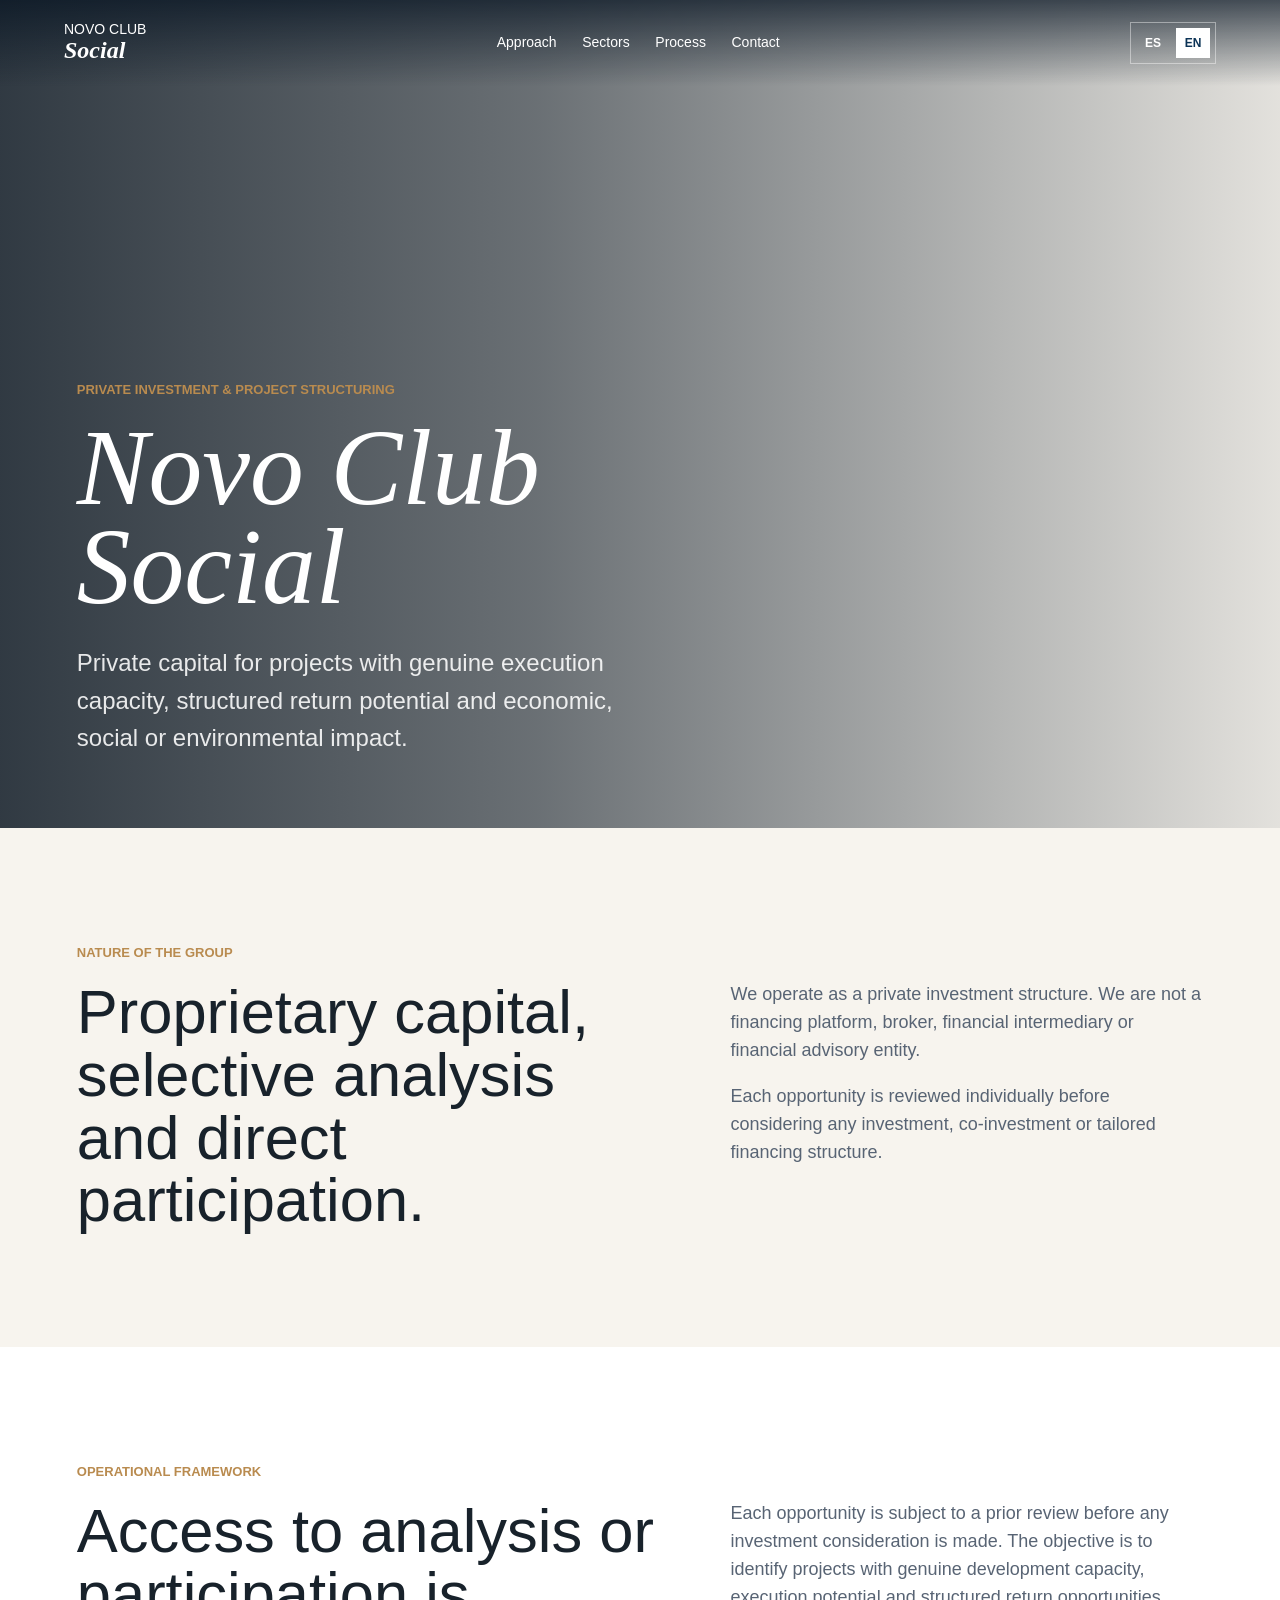
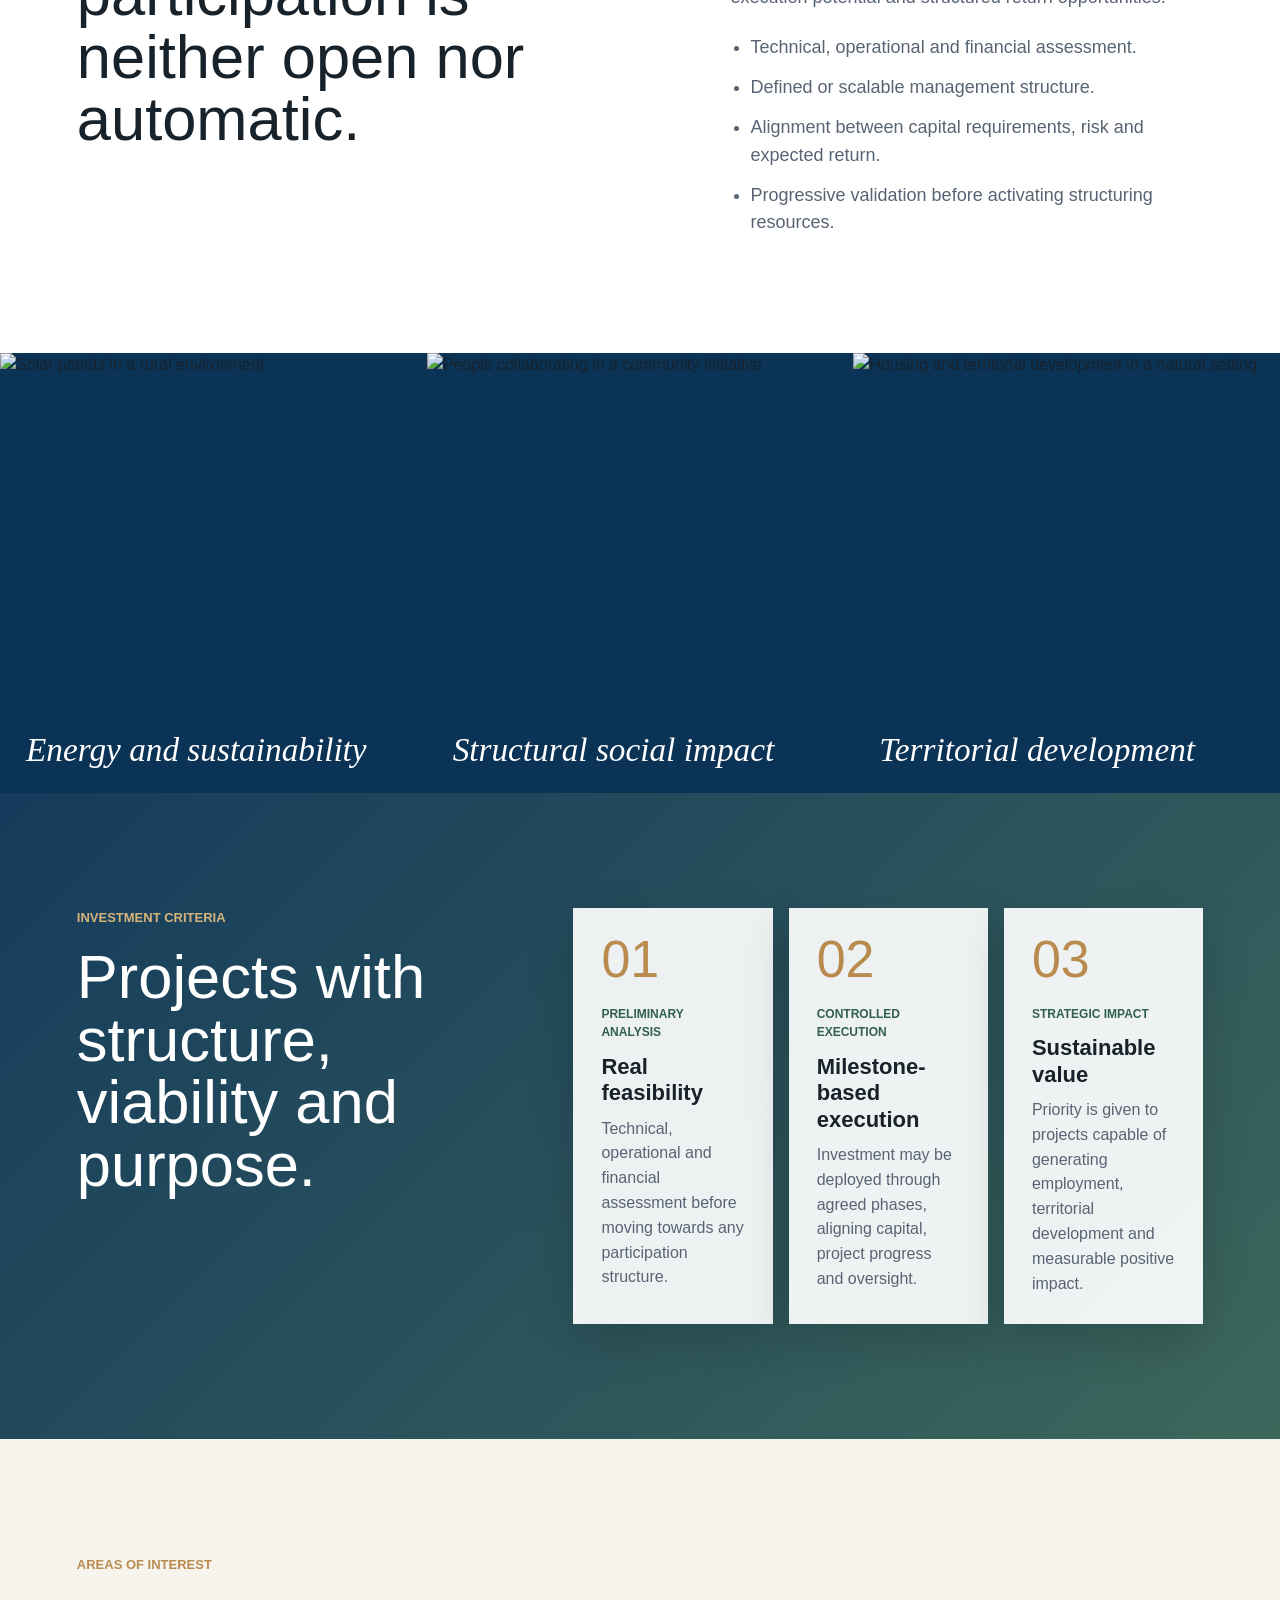
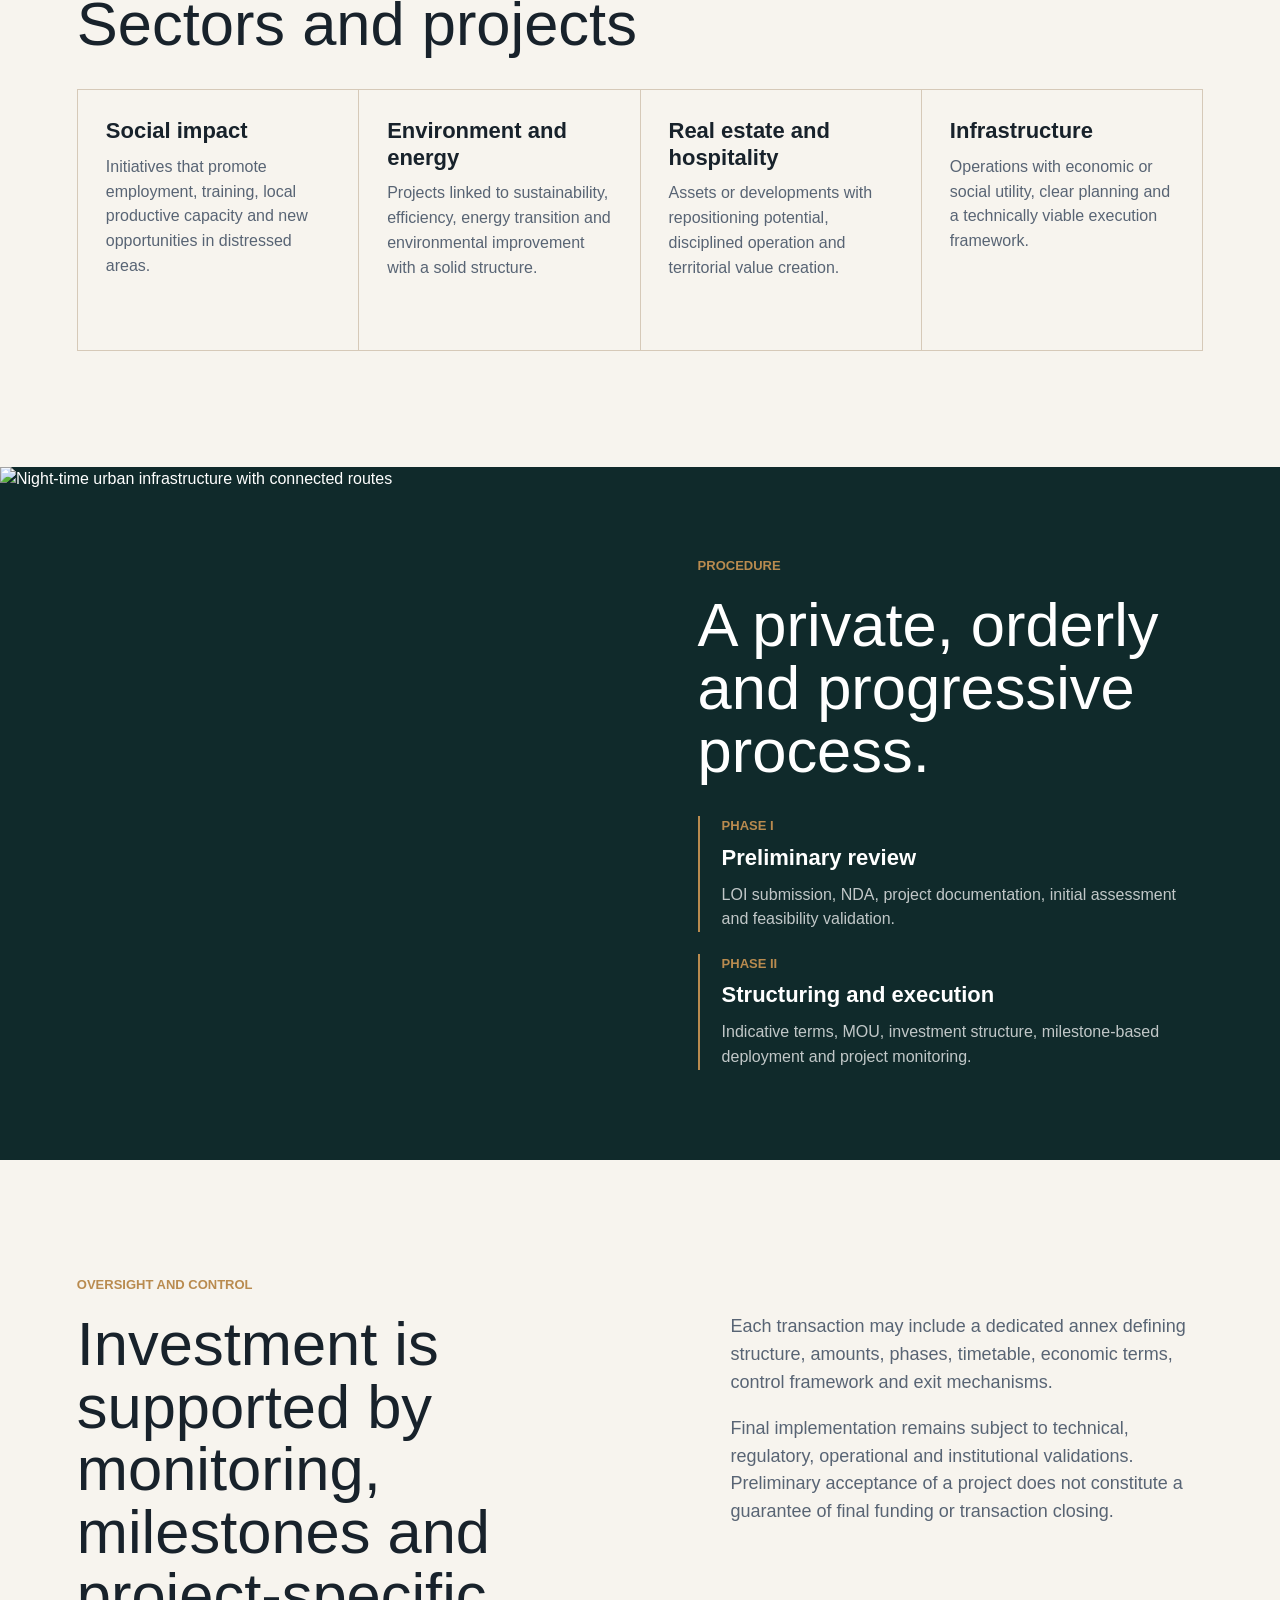
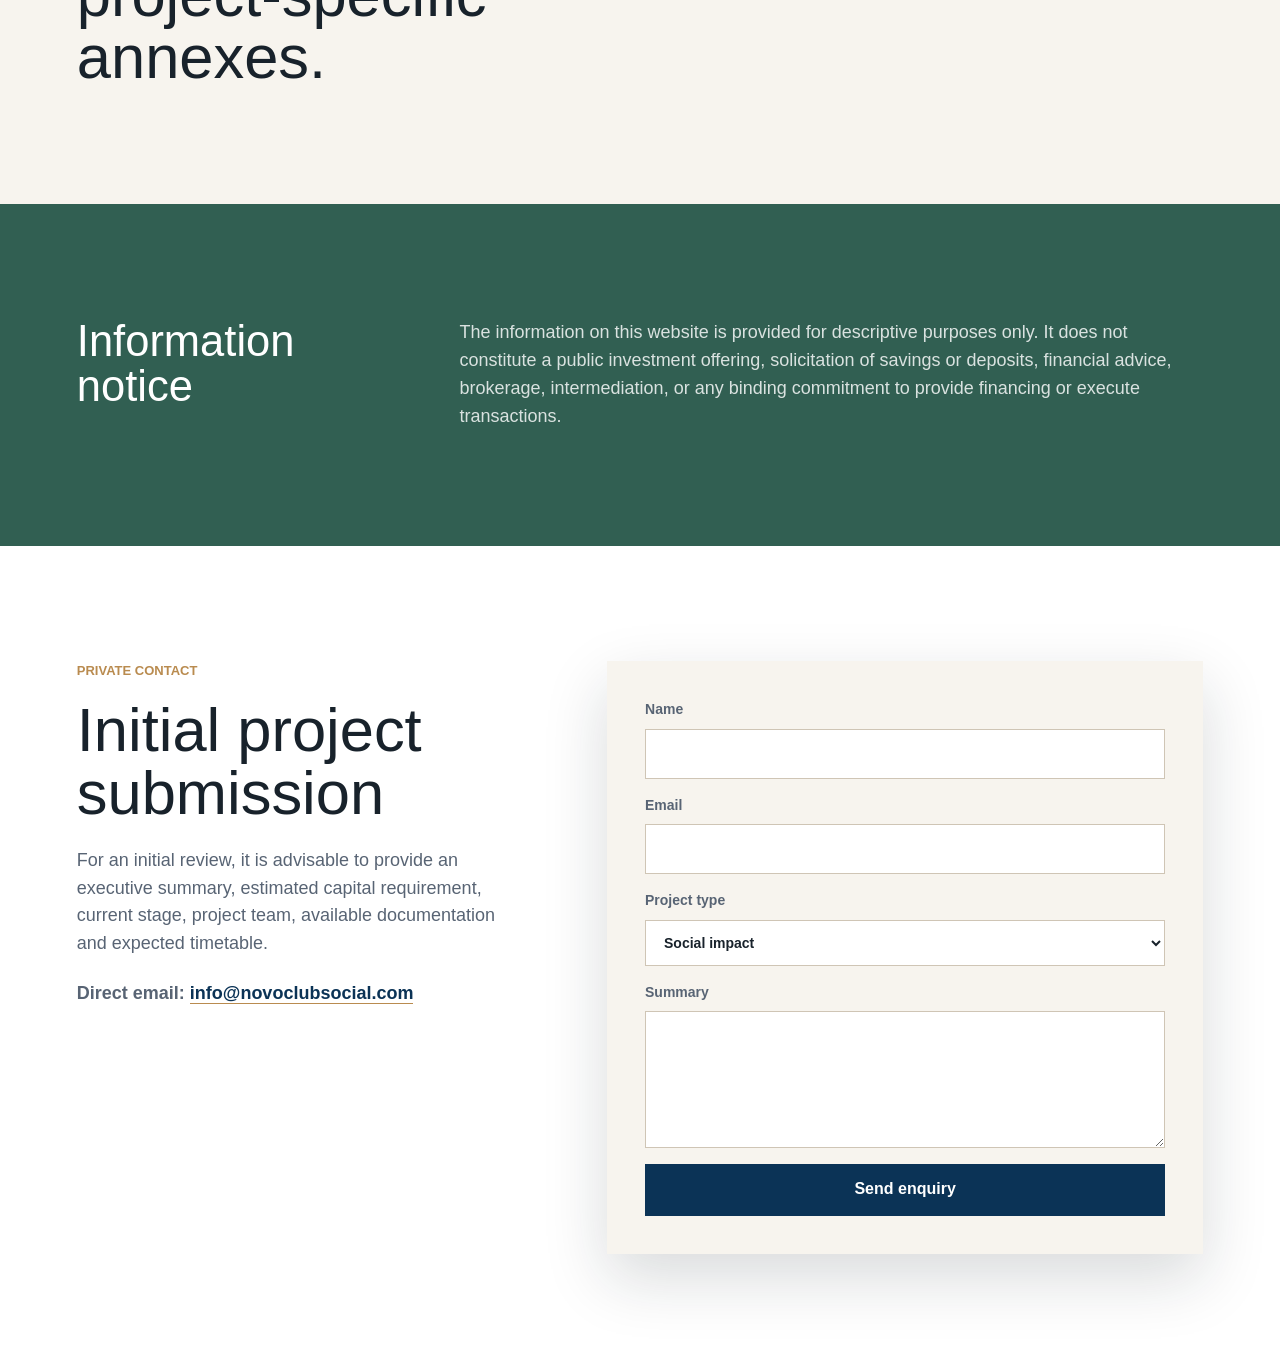
==== en.html @ 0f76179e "Add files via upload" ====
<!doctype html>
<html lang="en">
  <head>
    <meta charset="utf-8">
    <meta name="viewport" content="width=device-width, initial-scale=1">
    <title>Novo Club Social | Private investment and project structuring</title>
    <meta
      name="description"
      content="Private investment structure focused on executable projects with operational viability, sustainable value and social or environmental impact."
    >
    <link rel="stylesheet" href="./styles.css?v=3">
  </head>
  <body>
    <header class="site-header" aria-label="Header">
      <a class="brand" href="#home" aria-label="Novo Club Social">
        <span>Novo Club</span>
        <strong>Social</strong>
      </a>
      <nav class="nav" aria-label="Main navigation">
        <a href="#approach">Approach</a>
        <a href="#sectors">Sectors</a>
        <a href="#process">Process</a>
        <a href="#contact">Contact</a>
      </nav>
      <div class="language-switch" aria-label="Language">
        <a href="./index.html">ES</a>
        <a aria-current="page" href="./en.html">EN</a>
      </div>
    </header>

    <main>
      <section class="hero" id="home">
        <div class="hero-media" aria-hidden="true"></div>
        <div class="hero-content">
          <p class="eyebrow">Private Investment & Project Structuring</p>
          <h1>Novo Club Social</h1>
          <p class="hero-copy">
            Private capital for projects with genuine execution capacity, structured return potential and economic, social or environmental impact.
          </p>
        </div>
      </section>

      <section class="intro" id="approach">
        <div class="section-kicker">Nature of the group</div>
        <div class="intro-grid">
          <h2>Proprietary capital, selective analysis and direct participation.</h2>
          <div class="intro-copy">
            <p>
              We operate as a private investment structure. We are not a financing platform, broker, financial intermediary or financial advisory entity.
            </p>
            <p>
              Each opportunity is reviewed individually before considering any investment, co-investment or tailored financing structure.
            </p>
          </div>
        </div>
      </section>

      <section class="framework">
        <div class="section-kicker">Operational framework</div>
        <div class="framework-grid">
          <h2>Access to analysis or participation is neither open nor automatic.</h2>
          <div class="framework-copy">
            <p>
              Each opportunity is subject to a prior review before any investment consideration is made. The objective is to identify projects with genuine development capacity, execution potential and structured return opportunities.
            </p>
            <ul>
              <li>Technical, operational and financial assessment.</li>
              <li>Defined or scalable management structure.</li>
              <li>Alignment between capital requirements, risk and expected return.</li>
              <li>Progressive validation before activating structuring resources.</li>
            </ul>
          </div>
        </div>
      </section>

      <section class="project-gallery" aria-label="Impact, energy and territorial projects">
        <figure>
          <img src="https://images.unsplash.com/photo-1509391366360-2e959784a276?auto=format&fit=crop&w=1100&q=80" alt="Solar panels in a rural environment">
          <figcaption>Energy and sustainability</figcaption>
        </figure>
        <figure>
          <img src="https://images.unsplash.com/photo-1488521787991-ed7bbaae773c?auto=format&fit=crop&w=1100&q=80" alt="People collaborating in a community initiative">
          <figcaption>Structural social impact</figcaption>
        </figure>
        <figure>
          <img src="https://images.unsplash.com/photo-1494526585095-c41746248156?auto=format&fit=crop&w=1100&q=80" alt="Housing and territorial development in a natural setting">
          <figcaption>Territorial development</figcaption>
        </figure>
      </section>

      <section class="criteria">
        <div>
          <div class="section-kicker">Investment criteria</div>
          <h2>Projects with structure, viability and purpose.</h2>
        </div>
        <div class="criteria-list">
          <article>
            <span>01</span>
            <small>Preliminary analysis</small>
            <h3>Real feasibility</h3>
            <p>Technical, operational and financial assessment before moving towards any participation structure.</p>
          </article>
          <article>
            <span>02</span>
            <small>Controlled execution</small>
            <h3>Milestone-based execution</h3>
            <p>Investment may be deployed through agreed phases, aligning capital, project progress and oversight.</p>
          </article>
          <article>
            <span>03</span>
            <small>Strategic impact</small>
            <h3>Sustainable value</h3>
            <p>Priority is given to projects capable of generating employment, territorial development and measurable positive impact.</p>
          </article>
        </div>
      </section>

      <section class="sectors" id="sectors">
        <div class="section-heading">
          <div class="section-kicker">Areas of interest</div>
          <h2>Sectors and projects</h2>
        </div>
        <div class="sector-grid">
          <article>
            <h3>Social impact</h3>
            <p>Initiatives that promote employment, training, local productive capacity and new opportunities in distressed areas.</p>
          </article>
          <article>
            <h3>Environment and energy</h3>
            <p>Projects linked to sustainability, efficiency, energy transition and environmental improvement with a solid structure.</p>
          </article>
          <article>
            <h3>Real estate and hospitality</h3>
            <p>Assets or developments with repositioning potential, disciplined operation and territorial value creation.</p>
          </article>
          <article>
            <h3>Infrastructure</h3>
            <p>Operations with economic or social utility, clear planning and a technically viable execution framework.</p>
          </article>
        </div>
      </section>

      <section class="process" id="process">
        <div class="process-media">
          <img src="assets/pdf-page-7.jpg" alt="Night-time urban infrastructure with connected routes">
        </div>
        <div class="process-content">
          <div class="section-kicker">Procedure</div>
          <h2>A private, orderly and progressive process.</h2>
          <ol class="steps">
            <li>
              <span>Phase I</span>
              <strong>Preliminary review</strong>
              <p>LOI submission, NDA, project documentation, initial assessment and feasibility validation.</p>
            </li>
            <li>
              <span>Phase II</span>
              <strong>Structuring and execution</strong>
              <p>Indicative terms, MOU, investment structure, milestone-based deployment and project monitoring.</p>
            </li>
          </ol>
        </div>
      </section>

      <section class="oversight">
        <div class="section-kicker">Oversight and control</div>
        <div class="oversight-grid">
          <h2>Investment is supported by monitoring, milestones and project-specific annexes.</h2>
          <div class="oversight-list">
            <p>
              Each transaction may include a dedicated annex defining structure, amounts, phases, timetable, economic terms, control framework and exit mechanisms.
            </p>
            <p>
              Final implementation remains subject to technical, regulatory, operational and institutional validations. Preliminary acceptance of a project does not constitute a guarantee of final funding or transaction closing.
            </p>
          </div>
        </div>
      </section>

      <section class="disclaimer">
        <h2>Information notice</h2>
        <p>
          The information on this website is provided for descriptive purposes only. It does not constitute a public investment offering, solicitation of savings or deposits, financial advice, brokerage, intermediation, or any binding commitment to provide financing or execute transactions.
        </p>
      </section>

      <section class="contact" id="contact">
        <div>
          <div class="section-kicker">Private contact</div>
          <h2>Initial project submission</h2>
          <p>
            For an initial review, it is advisable to provide an executive summary, estimated capital requirement, current stage, project team, available documentation and expected timetable.
          </p>
          <p class="contact-email">
            Direct email: <a href="mailto:info@novoclubsocial.com">info@novoclubsocial.com</a>
          </p>
        </div>
        <form class="contact-form" action="mailto:info@novoclubsocial.com" method="post" enctype="text/plain">
          <label>
            Name
            <input type="text" name="name" autocomplete="name">
          </label>
          <label>
            Email
            <input type="email" name="email" autocomplete="email">
          </label>
          <label>
            Project type
            <select name="project_type">
              <option>Social impact</option>
              <option>Environment / energy</option>
              <option>Real estate / hospitality</option>
              <option>Infrastructure</option>
              <option>Other</option>
            </select>
          </label>
          <label>
            Summary
            <textarea name="summary" rows="5"></textarea>
          </label>
          <button type="submit">Send enquiry</button>
        </form>
      </section>
    </main>
  </body>
</html>
---- styles.css ----
:root {
  --ink: #18222b;
  --muted: #586474;
  --paper: #f7f4ee;
  --white: #ffffff;
  --line: #d6c9b8;
  --blue: #0b3356;
  --green: #315f52;
  --gold: #b98b4f;
  --shadow: 0 24px 60px rgba(20, 31, 40, 0.16);
}

* {
  box-sizing: border-box;
}

html {
  scroll-behavior: smooth;
}

body {
  margin: 0;
  color: var(--ink);
  background: var(--paper);
  font-family: Arial, Helvetica, sans-serif;
  line-height: 1.55;
}

a {
  color: inherit;
  text-decoration: none;
}

.site-header {
  position: fixed;
  z-index: 10;
  top: 0;
  left: 0;
  right: 0;
  display: flex;
  align-items: center;
  justify-content: space-between;
  gap: 24px;
  padding: 22px clamp(20px, 5vw, 70px);
  color: var(--white);
  background: linear-gradient(180deg, rgba(7, 20, 34, 0.72), rgba(7, 20, 34, 0));
}

.language-switch {
  display: inline-flex;
  align-items: center;
  gap: 6px;
  padding: 5px;
  border: 1px solid rgba(255, 255, 255, 0.42);
}

.language-switch a {
  display: inline-flex;
  align-items: center;
  justify-content: center;
  min-width: 34px;
  min-height: 30px;
  padding: 4px 7px;
  font-size: 12px;
  font-weight: 700;
}

.language-switch a[aria-current="page"] {
  background: var(--white);
  color: var(--blue);
}

.brand {
  display: grid;
  gap: 0;
  text-transform: uppercase;
  letter-spacing: 0;
  line-height: 1.08;
  font-size: 14px;
}

.brand strong {
  font-size: 24px;
  font-weight: 600;
  font-family: Georgia, "Times New Roman", serif;
  font-style: italic;
  text-transform: none;
}

.nav {
  display: flex;
  flex-wrap: wrap;
  justify-content: flex-end;
  gap: clamp(14px, 2vw, 30px);
  font-size: 14px;
}

.hero {
  position: relative;
  min-height: 92vh;
  display: grid;
  align-items: end;
  overflow: hidden;
  color: var(--white);
  padding: 130px clamp(20px, 6vw, 86px) 72px;
}

.hero-media {
  position: absolute;
  inset: 0;
  background:
    linear-gradient(90deg, rgba(4, 16, 28, 0.82) 0%, rgba(4, 16, 28, 0.58) 42%, rgba(4, 16, 28, 0.08) 100%),
    url("assets/pdf-page-1.jpg") center / cover no-repeat;
  transform: scale(1.01);
}

.hero-content {
  position: relative;
  width: min(760px, 100%);
}

.eyebrow,
.section-kicker {
  margin: 0 0 18px;
  color: var(--gold);
  font-size: 13px;
  font-weight: 700;
  letter-spacing: 0;
  text-transform: uppercase;
}

.hero h1 {
  margin: 0;
  max-width: 680px;
  font-family: Georgia, "Times New Roman", serif;
  font-size: clamp(58px, 8.4vw, 120px);
  font-style: italic;
  line-height: 0.92;
  font-weight: 400;
  text-transform: none;
}

.hero-copy {
  max-width: 600px;
  margin: 28px 0 0;
  font-size: clamp(18px, 2vw, 24px);
  color: rgba(255, 255, 255, 0.88);
}

.hero-actions {
  display: flex;
  flex-wrap: wrap;
  gap: 12px;
  margin-top: 34px;
}

.button {
  display: inline-flex;
  align-items: center;
  justify-content: center;
  min-height: 48px;
  padding: 12px 20px;
  border: 1px solid rgba(255, 255, 255, 0.72);
  font-weight: 700;
}

.button.primary {
  background: var(--white);
  color: var(--blue);
}

.button.secondary {
  color: var(--white);
}

.intro,
.framework,
.criteria,
.sectors,
.oversight,
.contact,
.disclaimer {
  padding: clamp(66px, 9vw, 118px) clamp(20px, 6vw, 86px);
}

.intro-grid,
.framework-grid,
.oversight-grid {
  display: grid;
  grid-template-columns: minmax(0, 1.1fr) minmax(280px, 0.9fr);
  gap: clamp(28px, 6vw, 76px);
  align-items: start;
}

h2 {
  margin: 0;
  font-size: clamp(34px, 4.8vw, 64px);
  line-height: 1.02;
  font-weight: 400;
}

h3 {
  margin: 0 0 10px;
  font-size: 22px;
  line-height: 1.2;
}

p {
  margin: 0;
}

.intro-copy,
.framework-copy,
.oversight-list {
  display: grid;
  gap: 18px;
  color: var(--muted);
  font-size: 18px;
}

.framework {
  background: var(--white);
}

.framework-copy ul {
  display: grid;
  gap: 12px;
  margin: 4px 0 0;
  padding-left: 20px;
}

.project-gallery {
  display: grid;
  grid-template-columns: repeat(3, minmax(0, 1fr));
  min-height: 440px;
}

.project-gallery figure {
  position: relative;
  min-height: 440px;
  margin: 0;
  overflow: hidden;
  background: var(--blue);
}

.project-gallery figure::after {
  content: "";
  position: absolute;
  inset: 0;
  background: linear-gradient(180deg, rgba(11, 51, 86, 0.02), rgba(11, 51, 86, 0.74));
}

.project-gallery img,
.process-media img {
  width: 100%;
  height: 100%;
  display: block;
  object-fit: cover;
}

.project-gallery figcaption {
  position: absolute;
  z-index: 1;
  left: 26px;
  right: 26px;
  bottom: 26px;
  color: var(--white);
  font-family: Georgia, "Times New Roman", serif;
  font-size: clamp(24px, 2.6vw, 38px);
  font-style: italic;
  line-height: 1;
}

.criteria {
  display: grid;
  grid-template-columns: minmax(260px, 0.8fr) minmax(320px, 1.2fr);
  gap: clamp(32px, 6vw, 80px);
  background:
    linear-gradient(135deg, rgba(11, 51, 86, 0.96), rgba(49, 95, 82, 0.94)),
    url("assets/pdf-page-6.jpg") center / cover no-repeat;
  color: var(--white);
}

.criteria-list {
  display: grid;
  grid-template-columns: repeat(3, minmax(0, 1fr));
  gap: 16px;
}

.criteria-list article {
  display: grid;
  align-content: start;
  min-height: 300px;
  padding: 28px;
  background: rgba(255, 255, 255, 0.92);
  color: var(--ink);
  box-shadow: 0 18px 46px rgba(0, 0, 0, 0.16);
}

.criteria-list span {
  color: var(--gold);
  font-size: 52px;
  line-height: 0.9;
  font-weight: 300;
}

.criteria-list small {
  margin: 22px 0 12px;
  color: var(--green);
  font-size: 12px;
  font-weight: 700;
  text-transform: uppercase;
}

.criteria-list p,
.sector-grid p,
.contact p,
.disclaimer p,
.steps p {
  color: var(--muted);
}

.criteria .section-kicker {
  color: #d7b47b;
}

.criteria h2 {
  max-width: 640px;
}

.section-heading {
  max-width: 760px;
  margin-bottom: 34px;
}

.sector-grid {
  display: grid;
  grid-template-columns: repeat(4, minmax(0, 1fr));
  gap: 1px;
  background: var(--line);
  border: 1px solid var(--line);
}

.sector-grid article {
  min-height: 260px;
  padding: 28px;
  background: var(--paper);
}

.process {
  display: grid;
  grid-template-columns: minmax(320px, 0.95fr) minmax(320px, 1.05fr);
  min-height: 620px;
  background: #102a2b;
  color: var(--white);
}

.process-media {
  min-height: 360px;
}

.process-content {
  display: grid;
  align-content: center;
  padding: clamp(50px, 7vw, 96px);
}

.steps {
  display: grid;
  gap: 22px;
  margin: 34px 0 0;
  padding: 0;
  list-style: none;
}

.steps li {
  padding-left: 22px;
  border-left: 2px solid var(--gold);
}

.steps span {
  display: block;
  margin-bottom: 4px;
  color: var(--gold);
  font-size: 13px;
  font-weight: 700;
  text-transform: uppercase;
}

.steps strong {
  display: block;
  margin-bottom: 8px;
  font-size: 22px;
}

.process .steps p {
  color: rgba(255, 255, 255, 0.74);
}

.disclaimer {
  display: grid;
  grid-template-columns: minmax(220px, 0.6fr) minmax(300px, 1.4fr);
  gap: clamp(24px, 5vw, 70px);
  background: var(--green);
  color: var(--white);
}

.oversight {
  background: var(--paper);
}

.disclaimer h2 {
  font-size: clamp(28px, 3.4vw, 48px);
}

.disclaimer p {
  color: rgba(255, 255, 255, 0.82);
  font-size: 18px;
}

.contact {
  display: grid;
  grid-template-columns: minmax(280px, 0.85fr) minmax(320px, 1.15fr);
  gap: clamp(30px, 7vw, 92px);
  align-items: start;
  background: var(--white);
}

.contact p {
  max-width: 560px;
  margin-top: 22px;
  font-size: 18px;
}

.contact-email {
  font-weight: 700;
}

.contact-email a {
  color: var(--blue);
  border-bottom: 1px solid var(--gold);
}

.contact-form {
  display: grid;
  gap: 16px;
  padding: clamp(22px, 4vw, 38px);
  background: var(--paper);
  box-shadow: var(--shadow);
}

label {
  display: grid;
  gap: 8px;
  color: var(--muted);
  font-size: 14px;
  font-weight: 700;
}

input,
select,
textarea {
  width: 100%;
  border: 1px solid #cfc5b5;
  background: var(--white);
  color: var(--ink);
  font: inherit;
  padding: 13px 14px;
}

textarea {
  resize: vertical;
}

button {
  border: 0;
  min-height: 52px;
  padding: 13px 18px;
  background: var(--blue);
  color: var(--white);
  font: inherit;
  font-weight: 700;
  cursor: pointer;
}

@media (max-width: 900px) {
  .site-header {
    position: absolute;
    align-items: flex-start;
    display: grid;
    grid-template-columns: 1fr auto;
  }

  .nav {
    grid-column: 1 / -1;
    max-width: 230px;
    justify-content: flex-start;
  }

  .intro-grid,
  .framework-grid,
  .criteria,
  .process,
  .oversight-grid,
  .disclaimer,
  .contact {
    grid-template-columns: 1fr;
  }

  .criteria-list {
    grid-template-columns: 1fr;
  }

  .sector-grid {
    grid-template-columns: repeat(2, minmax(0, 1fr));
  }

  .project-gallery {
    grid-template-columns: 1fr;
  }

  .project-gallery figure {
    min-height: 320px;
  }
}

@media (max-width: 620px) {
  .site-header {
    display: grid;
  }

  .hero {
    min-height: 88vh;
    padding-top: 170px;
  }

  .hero h1 {
    font-size: 50px;
  }

  .sector-grid {
    grid-template-columns: 1fr;
  }

  .criteria-list article {
    min-height: 230px;
  }
}
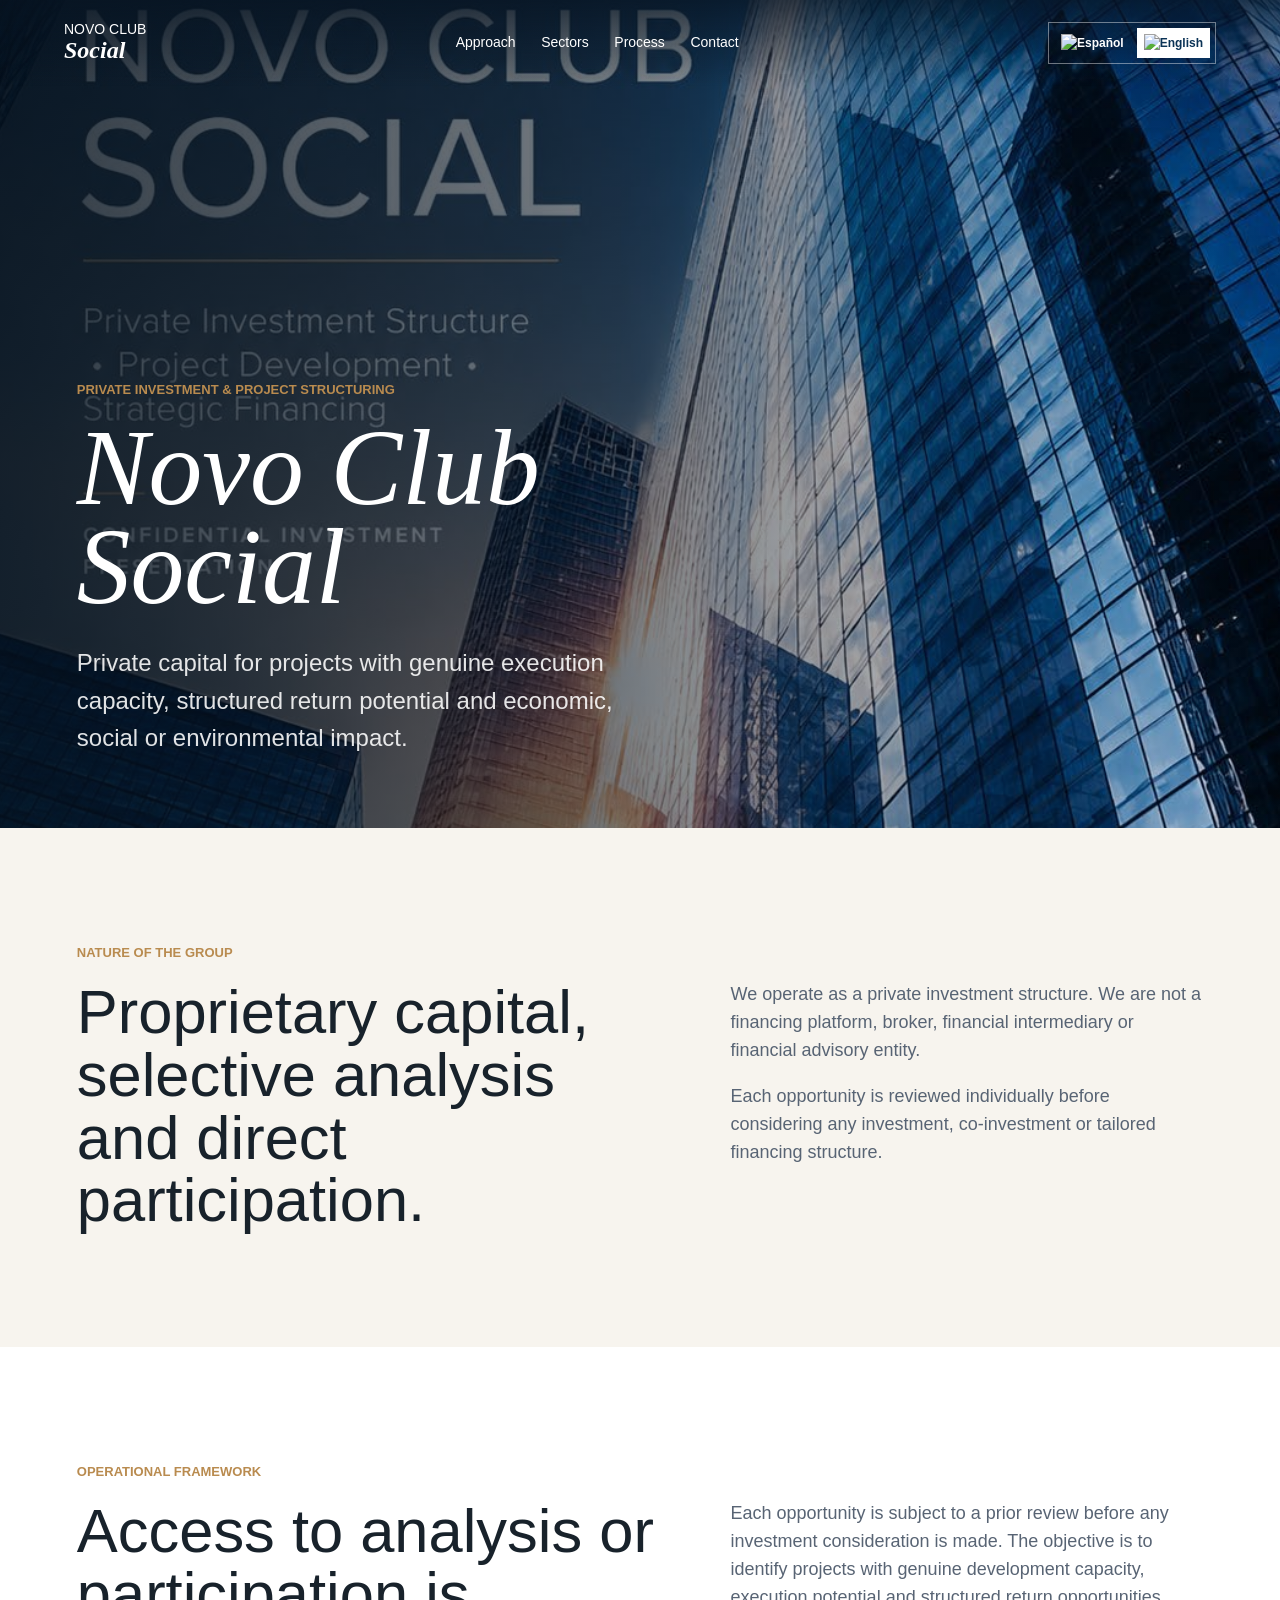
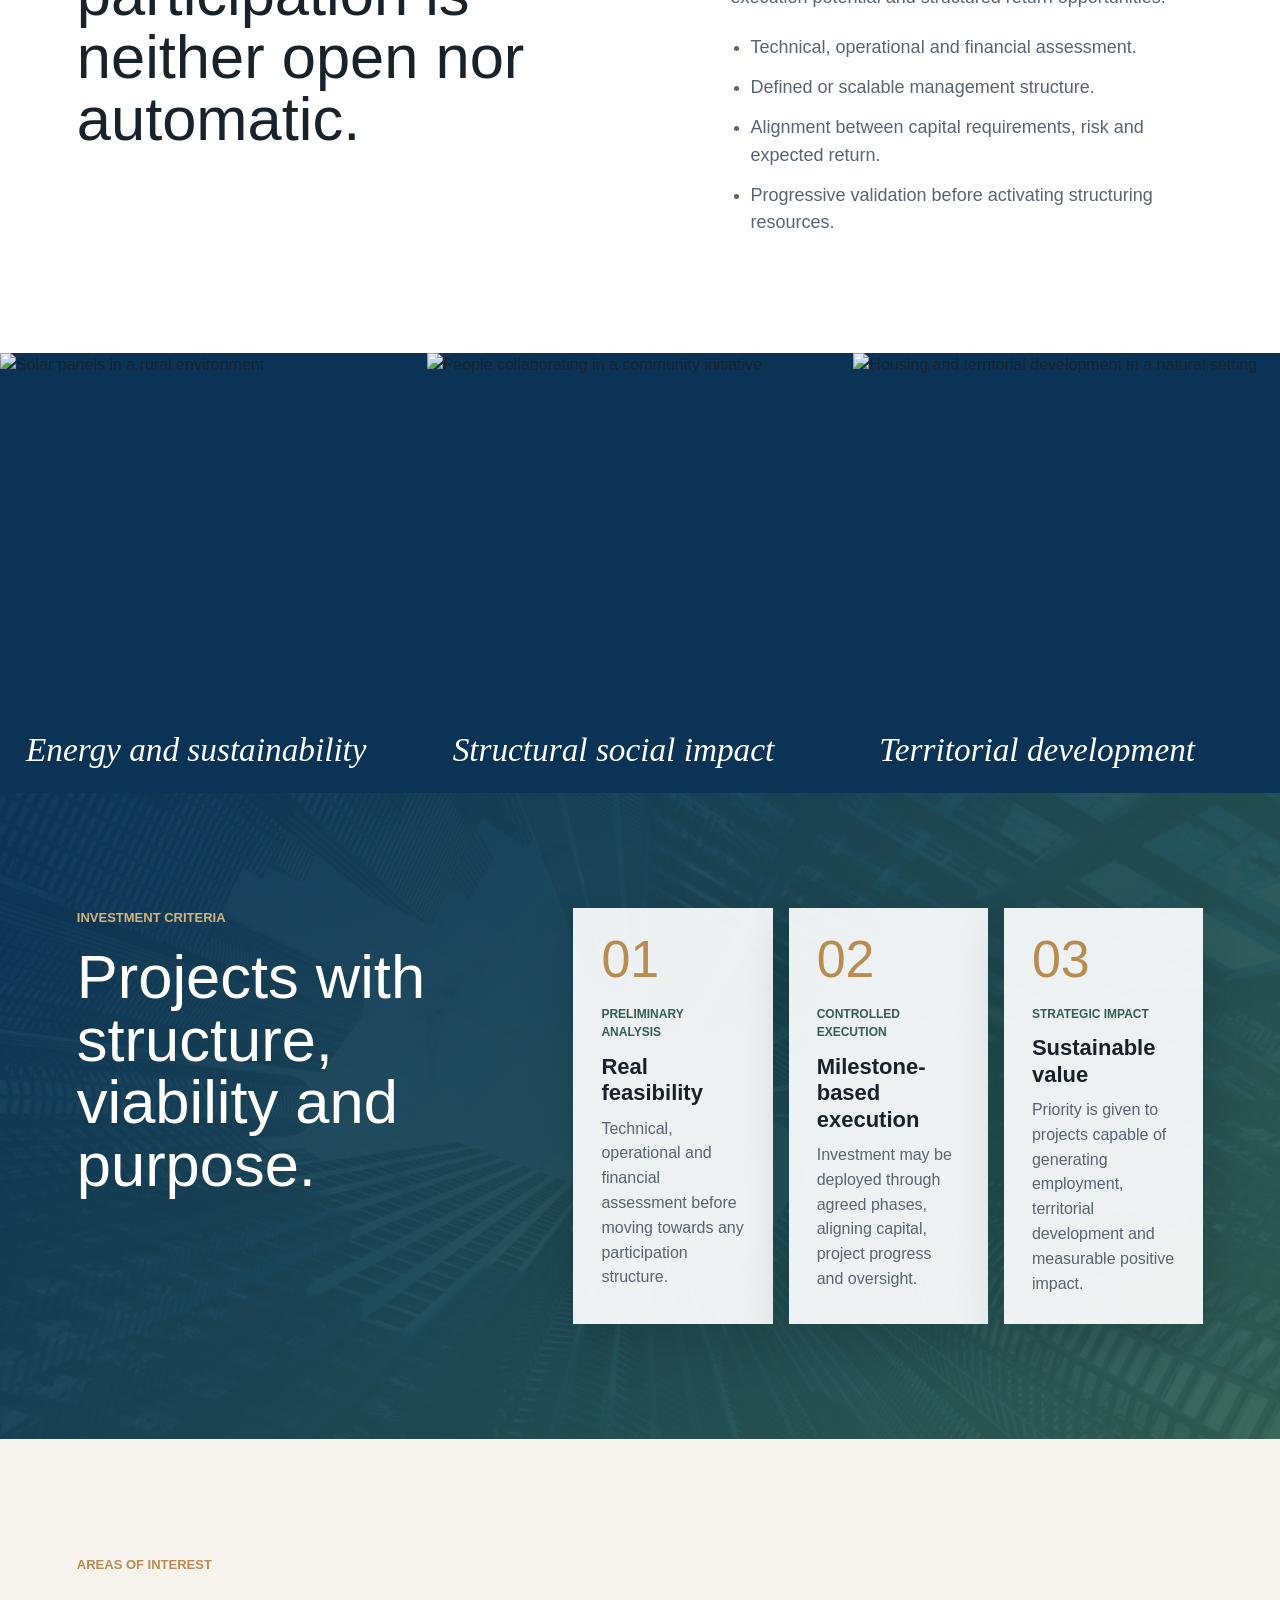
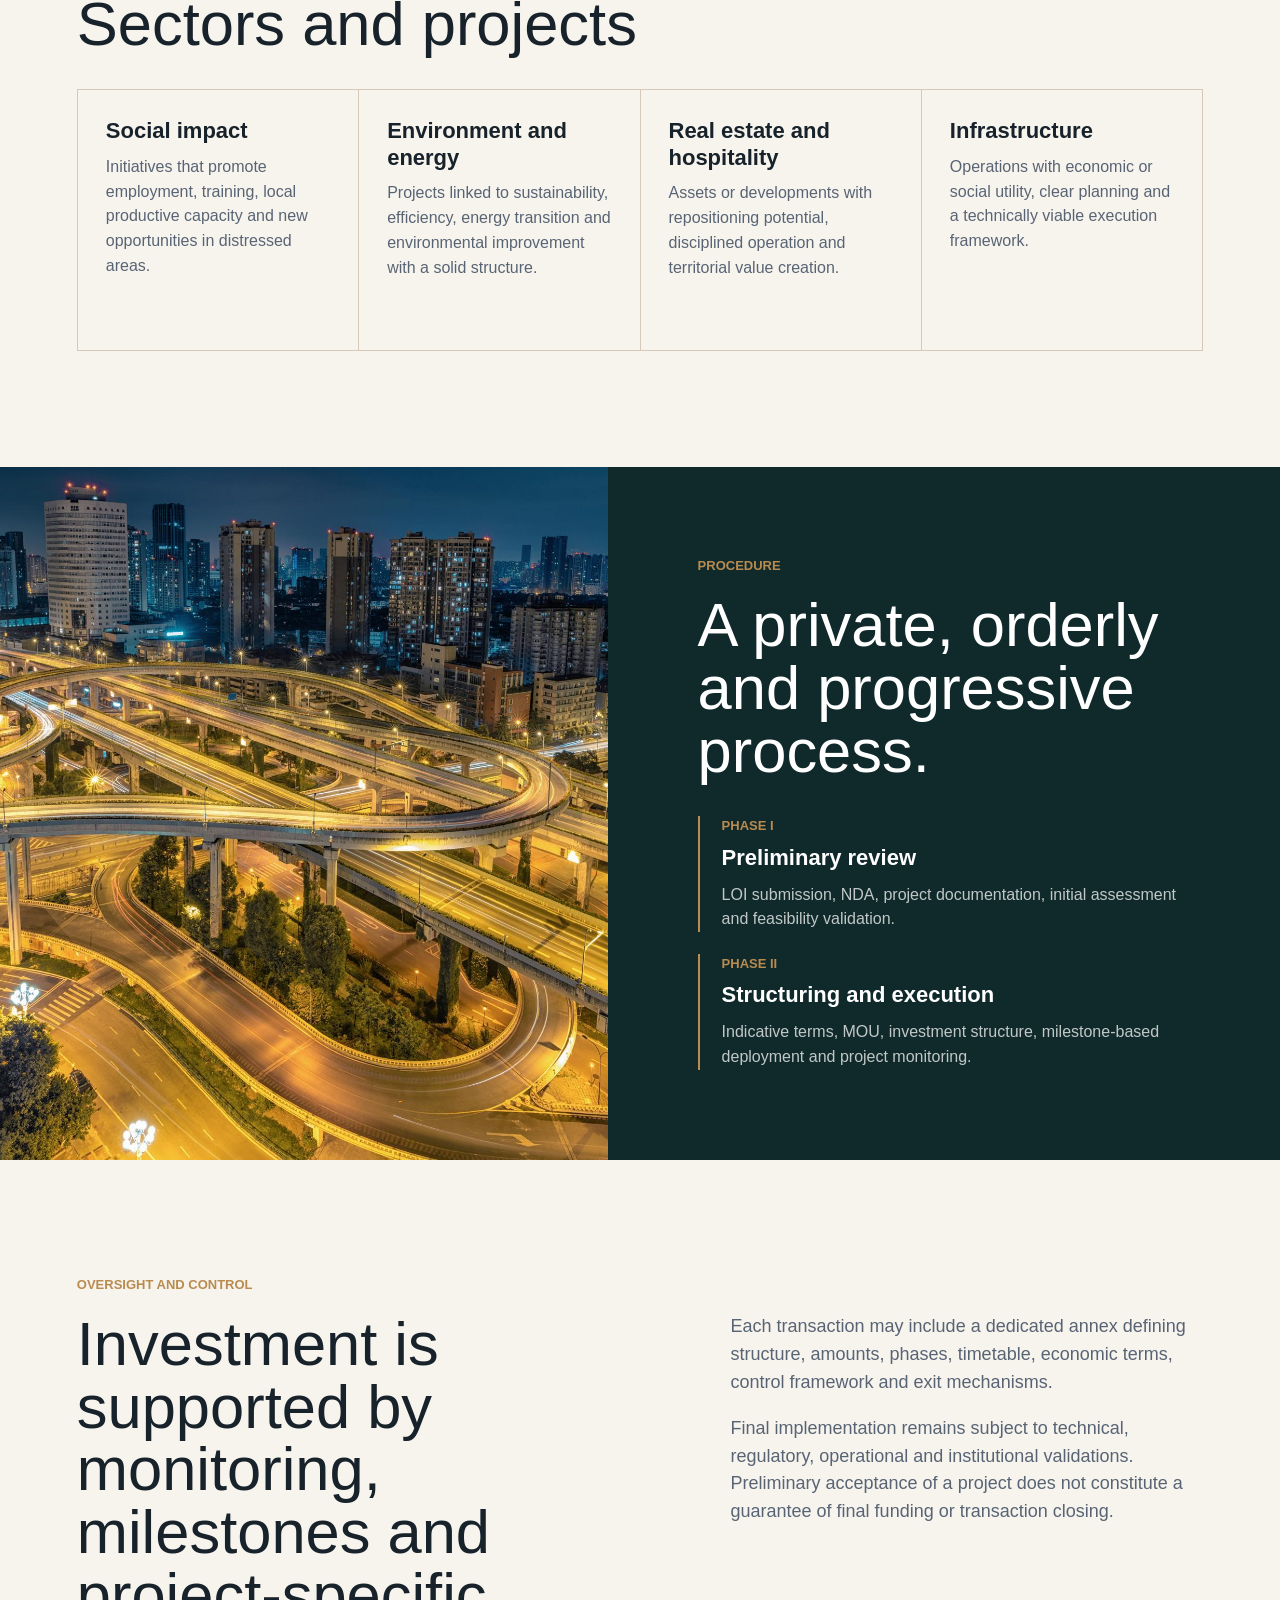
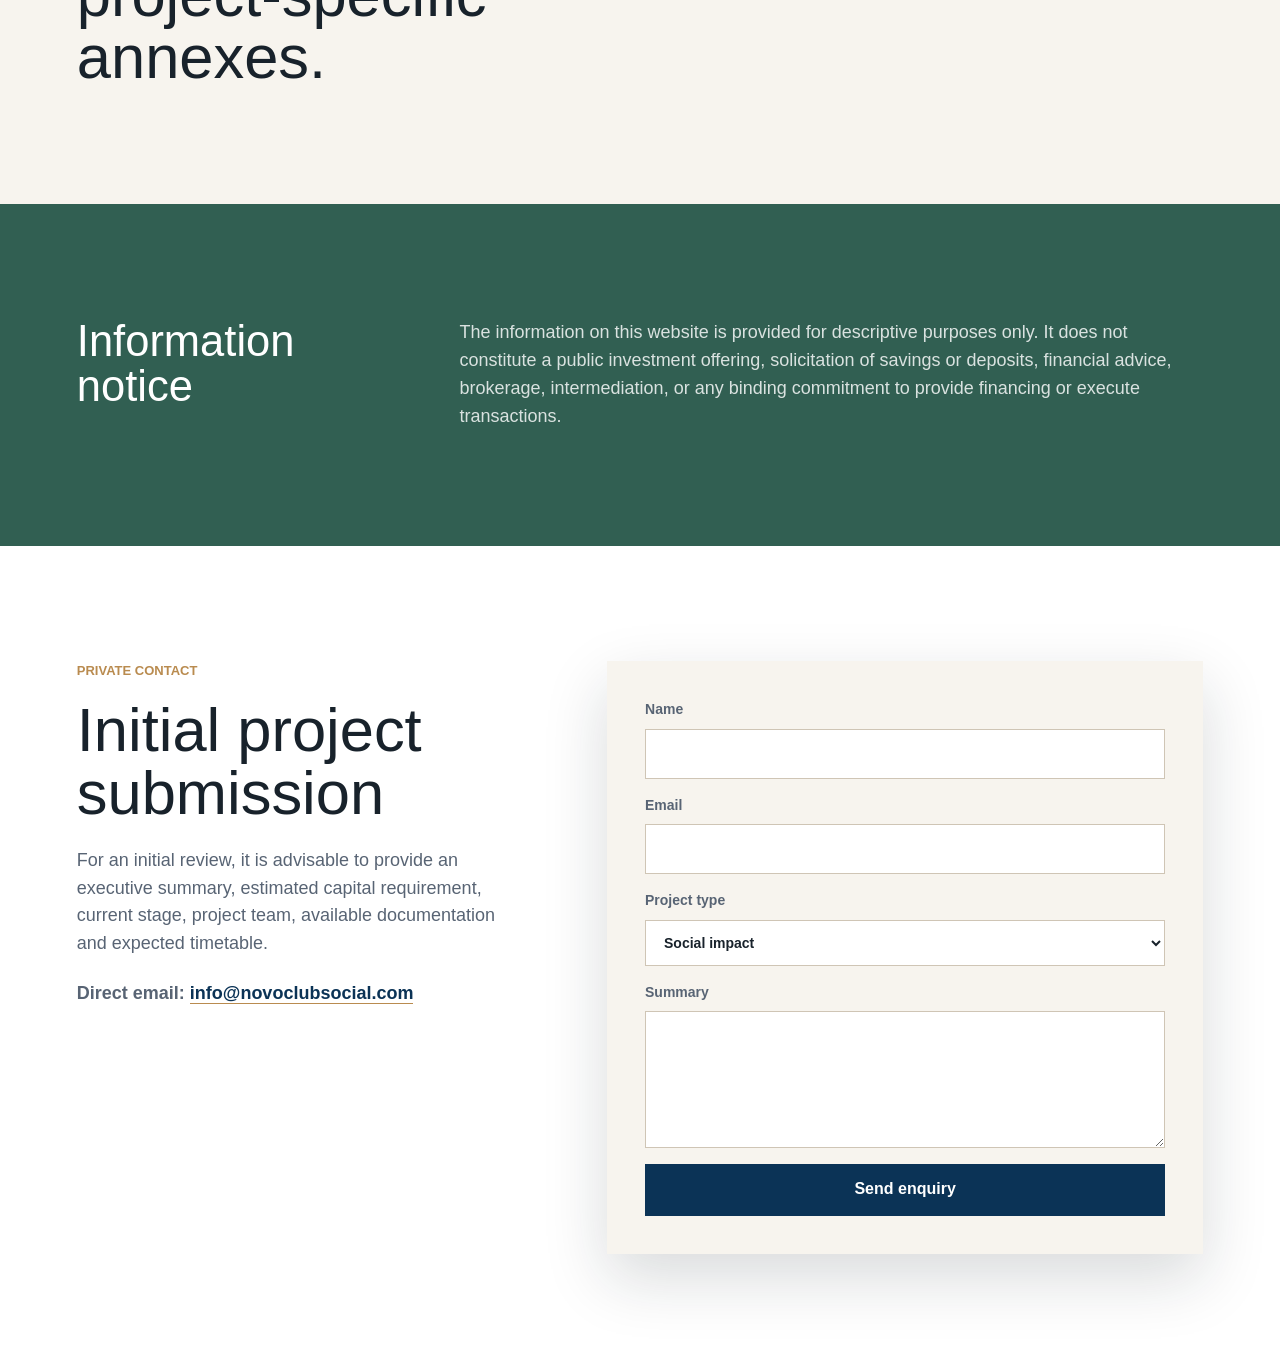
==== commit 42699941: "Update en.html" ====
--- a/en.html
+++ b/en.html
@@ -23,9 +23,14 @@
         <a href="#contact">Contact</a>
       </nav>
       <div class="language-switch" aria-label="Language">
-        <a href="./index.html">ES</a>
-        <a aria-current="page" href="./en.html">EN</a>
-      </div>
+  <a href="./index.html">
+    <img src="./assets/flags/es.webp" alt="Español">
+  </a>
+
+  <a aria-current="page" href="./en.html">
+    <img src="./assets/flags/gb.jpeg" alt="English">
+  </a>
+</div>
     </header>
 
     <main>
